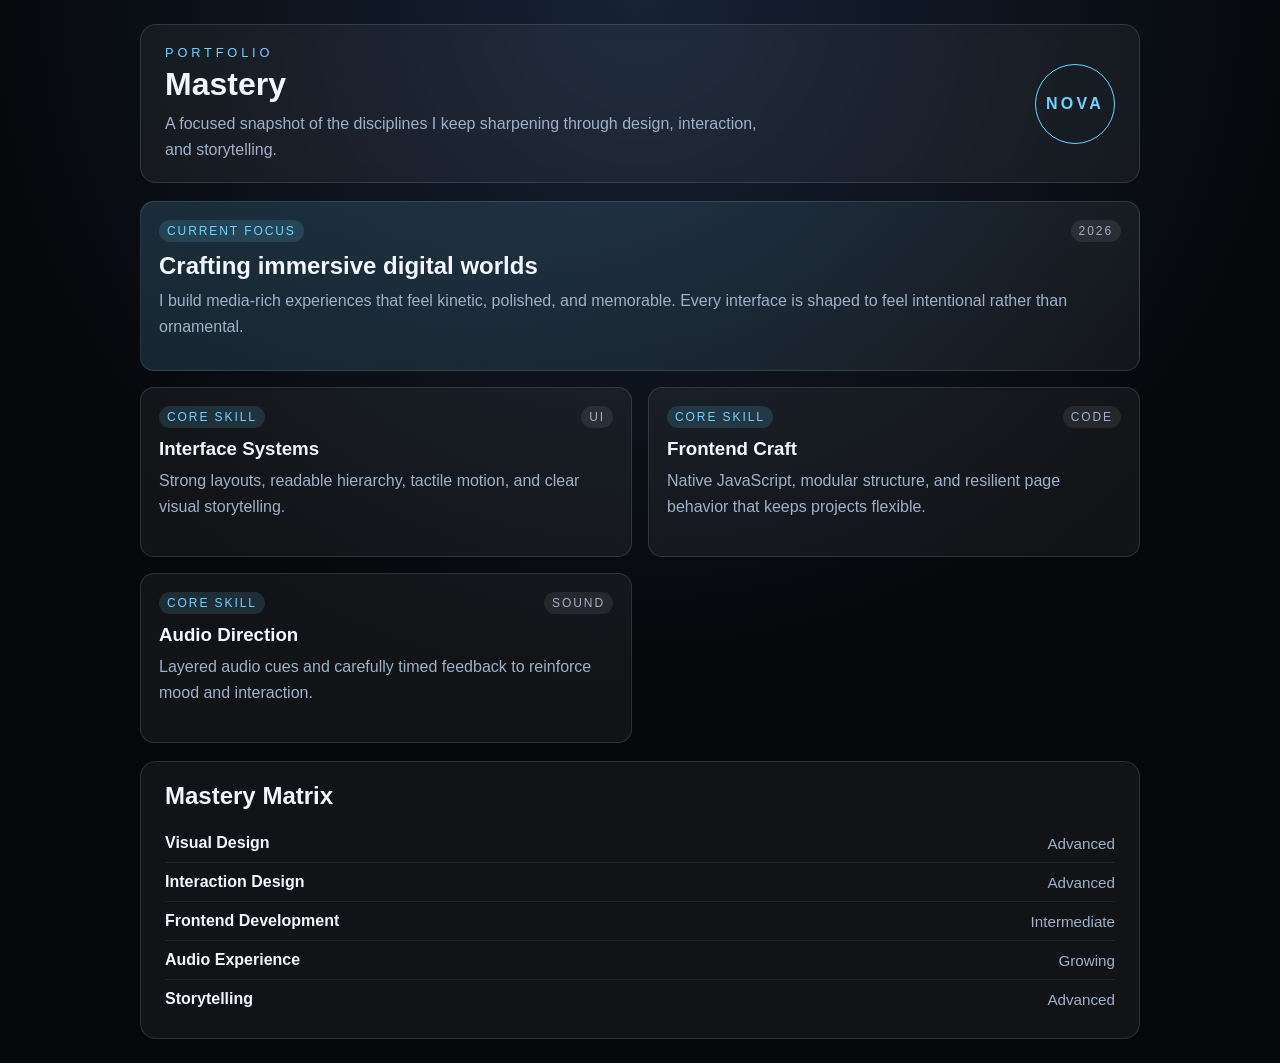
==== pages/mastery.html @ d2817155 "made the repo" ====
<!DOCTYPE html>
<html lang="en">

<head>
    <meta charset="UTF-8">
    <meta name="viewport" content="width=device-width, initial-scale=1.0">
    <title>Mastery</title>
    <link rel="stylesheet" href="./css/mastery.css">
</head>

<body>
    <main class="mastery-shell">
        <header class="mastery-header">
            <div>
                <p class="eyebrow">Portfolio</p>
                <h1>Mastery</h1>
                <p class="header-copy">A focused snapshot of the disciplines I keep sharpening through design,
                    interaction, and storytelling.</p>
            </div>
            <div class="header-badge">NOVA</div>
        </header>

        <section class="mastery-grid" aria-label="Mastery overview">
            <article class="mastery-card featured">
                <div class="card-topline">
                    <span class="pill">Current Focus</span>
                    <span class="pill subtle">2026</span>
                </div>
                <h2>Crafting immersive digital worlds</h2>
                <p>I build media-rich experiences that feel kinetic, polished, and memorable. Every interface is shaped
                    to feel intentional rather than ornamental.</p>
            </article>

            <article class="mastery-card">
                <div class="card-topline">
                    <span class="pill">Core Skill</span>
                    <span class="pill subtle">UI</span>
                </div>
                <h3>Interface Systems</h3>
                <p>Strong layouts, readable hierarchy, tactile motion, and clear visual storytelling.</p>
            </article>

            <article class="mastery-card">
                <div class="card-topline">
                    <span class="pill">Core Skill</span>
                    <span class="pill subtle">Code</span>
                </div>
                <h3>Frontend Craft</h3>
                <p>Native JavaScript, modular structure, and resilient page behavior that keeps projects flexible.</p>
            </article>

            <article class="mastery-card">
                <div class="card-topline">
                    <span class="pill">Core Skill</span>
                    <span class="pill subtle">Sound</span>
                </div>
                <h3>Audio Direction</h3>
                <p>Layered audio cues and carefully timed feedback to reinforce mood and interaction.</p>
            </article>
        </section>

        <section class="mastery-list" aria-label="Skill matrix">
            <h2>Mastery Matrix</h2>
            <div id="skillList"></div>
        </section>
    </main>

    <script src="./scripts/mastery.js"></script>
</body>

</html>
---- pages/css/mastery.css ----
:root {
    --bg: #06070a;
    --panel: rgba(255, 255, 255, 0.05);
    --border: rgba(255, 255, 255, 0.12);
    --text: #f3f6ff;
    --muted: #9fb0c8;
    --accent: #6dd3ff;
}

* {
    box-sizing: border-box;
}

body {
    margin: 0;
    min-height: 100vh;
    font-family: 'Segoe UI', Tahoma, Geneva, Verdana, sans-serif;
    color: var(--text);
    background: radial-gradient(circle at top, #162235 0%, var(--bg) 55%);
    padding: 24px;
}

.mastery-shell {
    max-width: 1000px;
    margin: 0 auto;
    display: flex;
    flex-direction: column;
    gap: 18px;
}

.mastery-header {
    display: flex;
    justify-content: space-between;
    align-items: center;
    gap: 18px;
    padding: 20px 24px;
    background: var(--panel);
    border: 1px solid var(--border);
    border-radius: 16px;
    backdrop-filter: blur(8px);
}

.eyebrow {
    margin: 0 0 6px;
    text-transform: uppercase;
    letter-spacing: 0.3em;
    color: var(--accent);
    font-size: 0.8rem;
}

.mastery-header h1 {
    margin: 0 0 8px;
    font-size: 2rem;
}

.header-copy {
    margin: 0;
    max-width: 620px;
    color: var(--muted);
    line-height: 1.6;
}

.header-badge {
    min-width: 80px;
    height: 80px;
    border-radius: 50%;
    display: grid;
    place-items: center;
    border: 1px solid var(--accent);
    color: var(--accent);
    font-weight: 700;
    letter-spacing: 0.2em;
}

.mastery-grid {
    display: grid;
    grid-template-columns: repeat(2, minmax(0, 1fr));
    gap: 16px;
}

.mastery-card {
    padding: 18px;
    background: var(--panel);
    border: 1px solid var(--border);
    border-radius: 14px;
    min-height: 170px;
}

.mastery-card.featured {
    grid-column: 1 / -1;
    background: linear-gradient(135deg, rgba(109, 211, 255, 0.16), rgba(255, 255, 255, 0.05));
}

.card-topline {
    display: flex;
    justify-content: space-between;
    margin-bottom: 10px;
}

.pill {
    display: inline-block;
    padding: 4px 8px;
    border-radius: 999px;
    background: rgba(109, 211, 255, 0.14);
    color: var(--accent);
    font-size: 0.75rem;
    text-transform: uppercase;
    letter-spacing: 0.16em;
}

.pill.subtle {
    background: rgba(255, 255, 255, 0.08);
    color: var(--muted);
}

.mastery-card h2,
.mastery-card h3 {
    margin: 0 0 8px;
}

.mastery-card p {
    margin: 0;
    color: var(--muted);
    line-height: 1.6;
}

.mastery-list {
    padding: 20px 24px;
    background: var(--panel);
    border: 1px solid var(--border);
    border-radius: 16px;
}

.mastery-list h2 {
    margin: 0 0 14px;
}

.skill-row {
    display: flex;
    justify-content: space-between;
    align-items: center;
    gap: 12px;
    padding: 10px 0;
    border-bottom: 1px solid rgba(255, 255, 255, 0.08);
}

.skill-row:last-child {
    border-bottom: 0;
}

.skill-row strong {
    color: var(--text);
}

.skill-row span {
    color: var(--muted);
    font-size: 0.95rem;
}

@media (max-width: 700px) {
    body {
        padding: 14px;
    }

    .mastery-header {
        flex-direction: column;
        align-items: flex-start;
    }

    .mastery-grid {
        grid-template-columns: 1fr;
    }
}
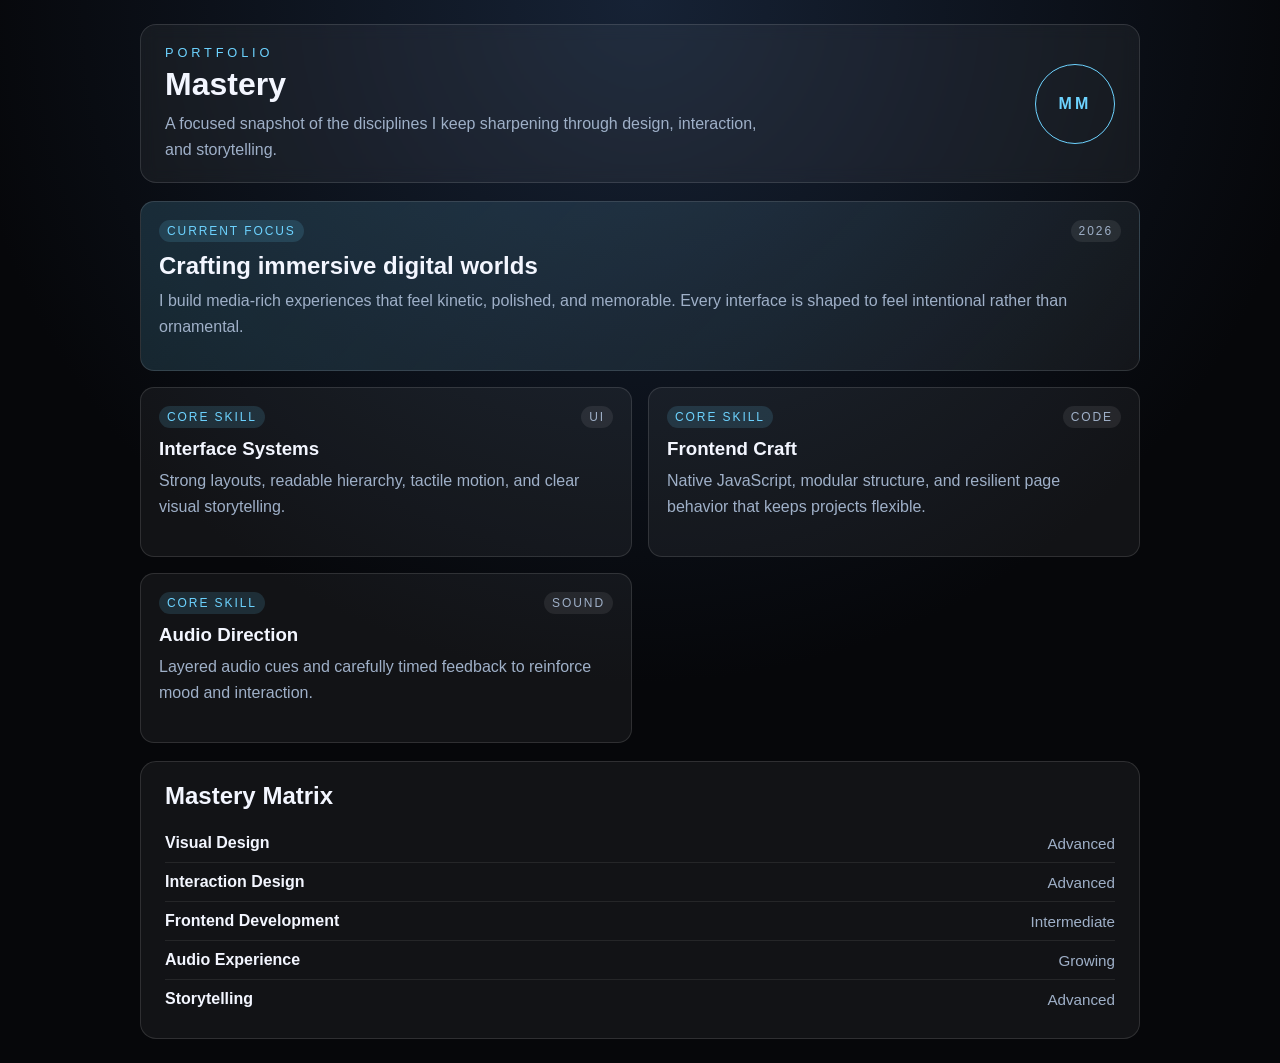
==== commit 1d2acece: "fixed a few bugs" ====
--- a/pages/mastery.html
+++ b/pages/mastery.html
@@ -17,7 +17,7 @@
                 <p class="header-copy">A focused snapshot of the disciplines I keep sharpening through design,
                     interaction, and storytelling.</p>
             </div>
-            <div class="header-badge">NOVA</div>
+            <div class="header-badge">MM</div>
         </header>
 
         <section class="mastery-grid" aria-label="Mastery overview">
